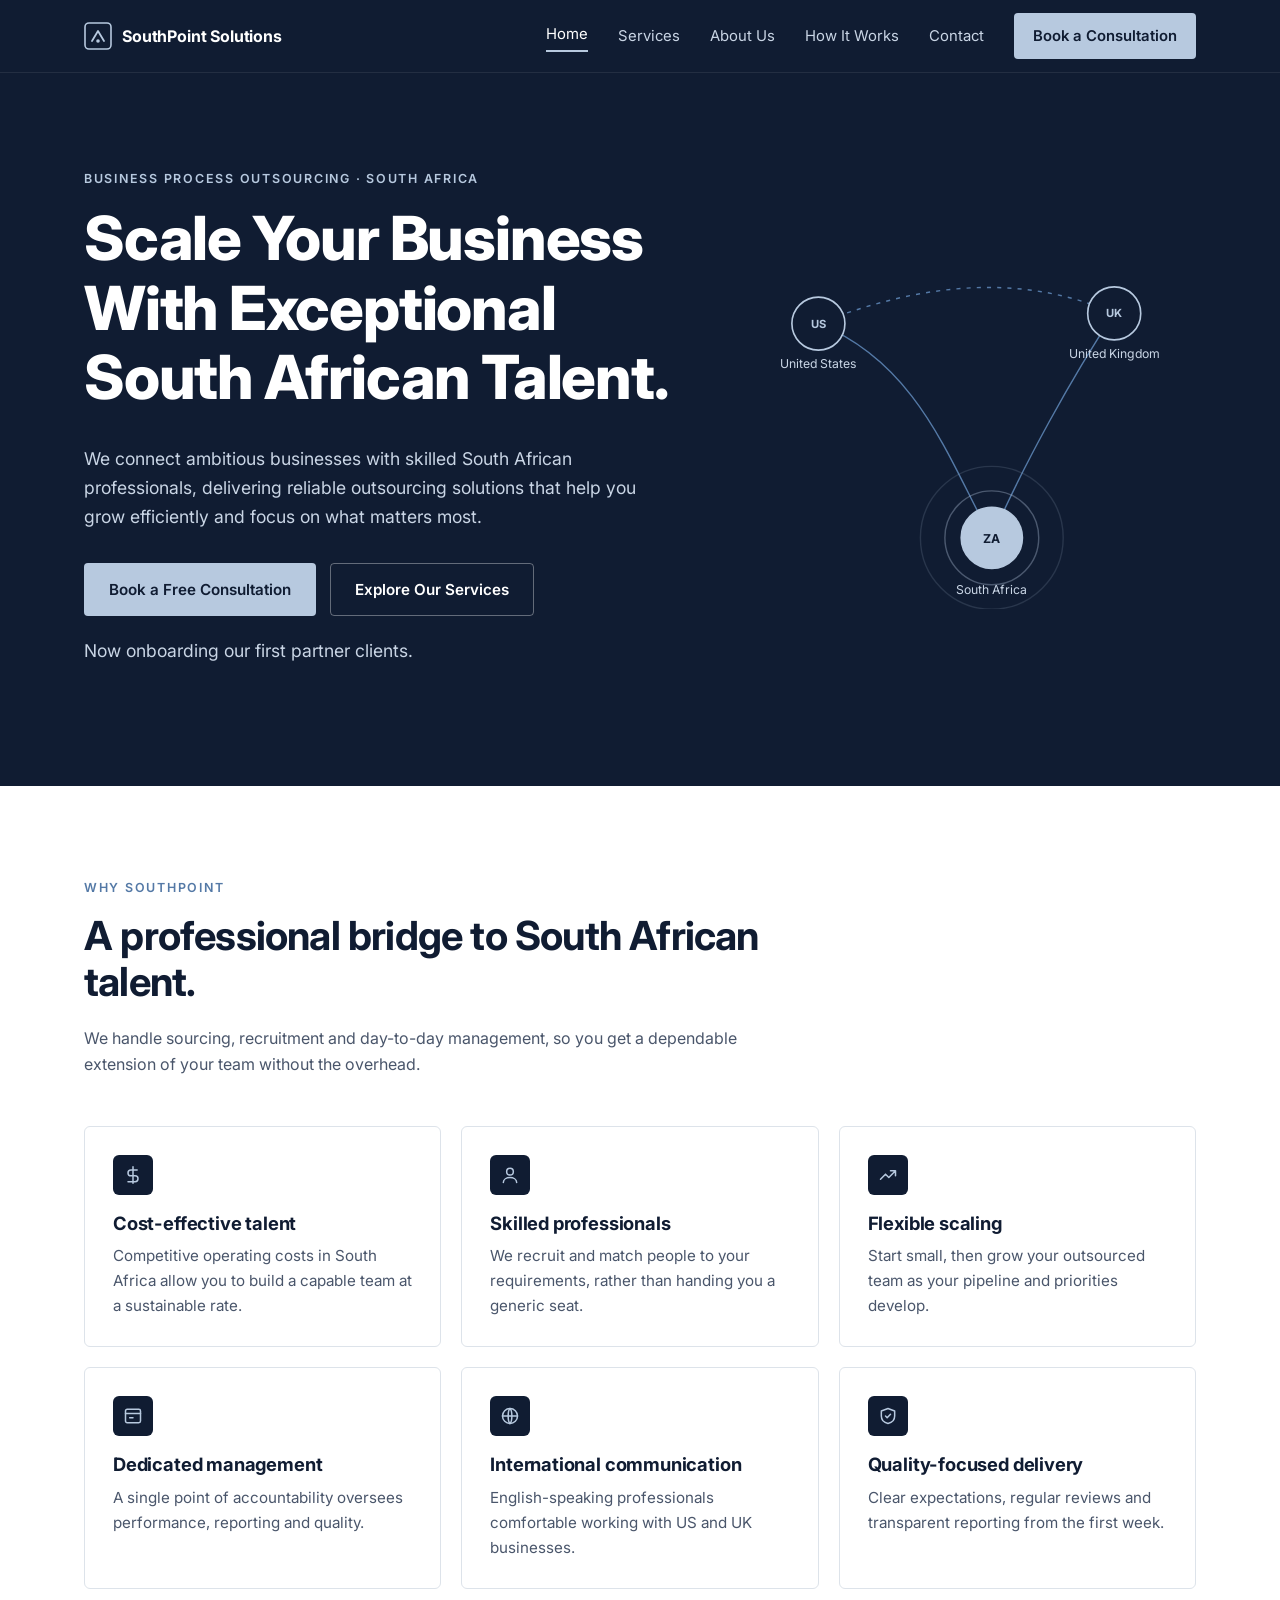
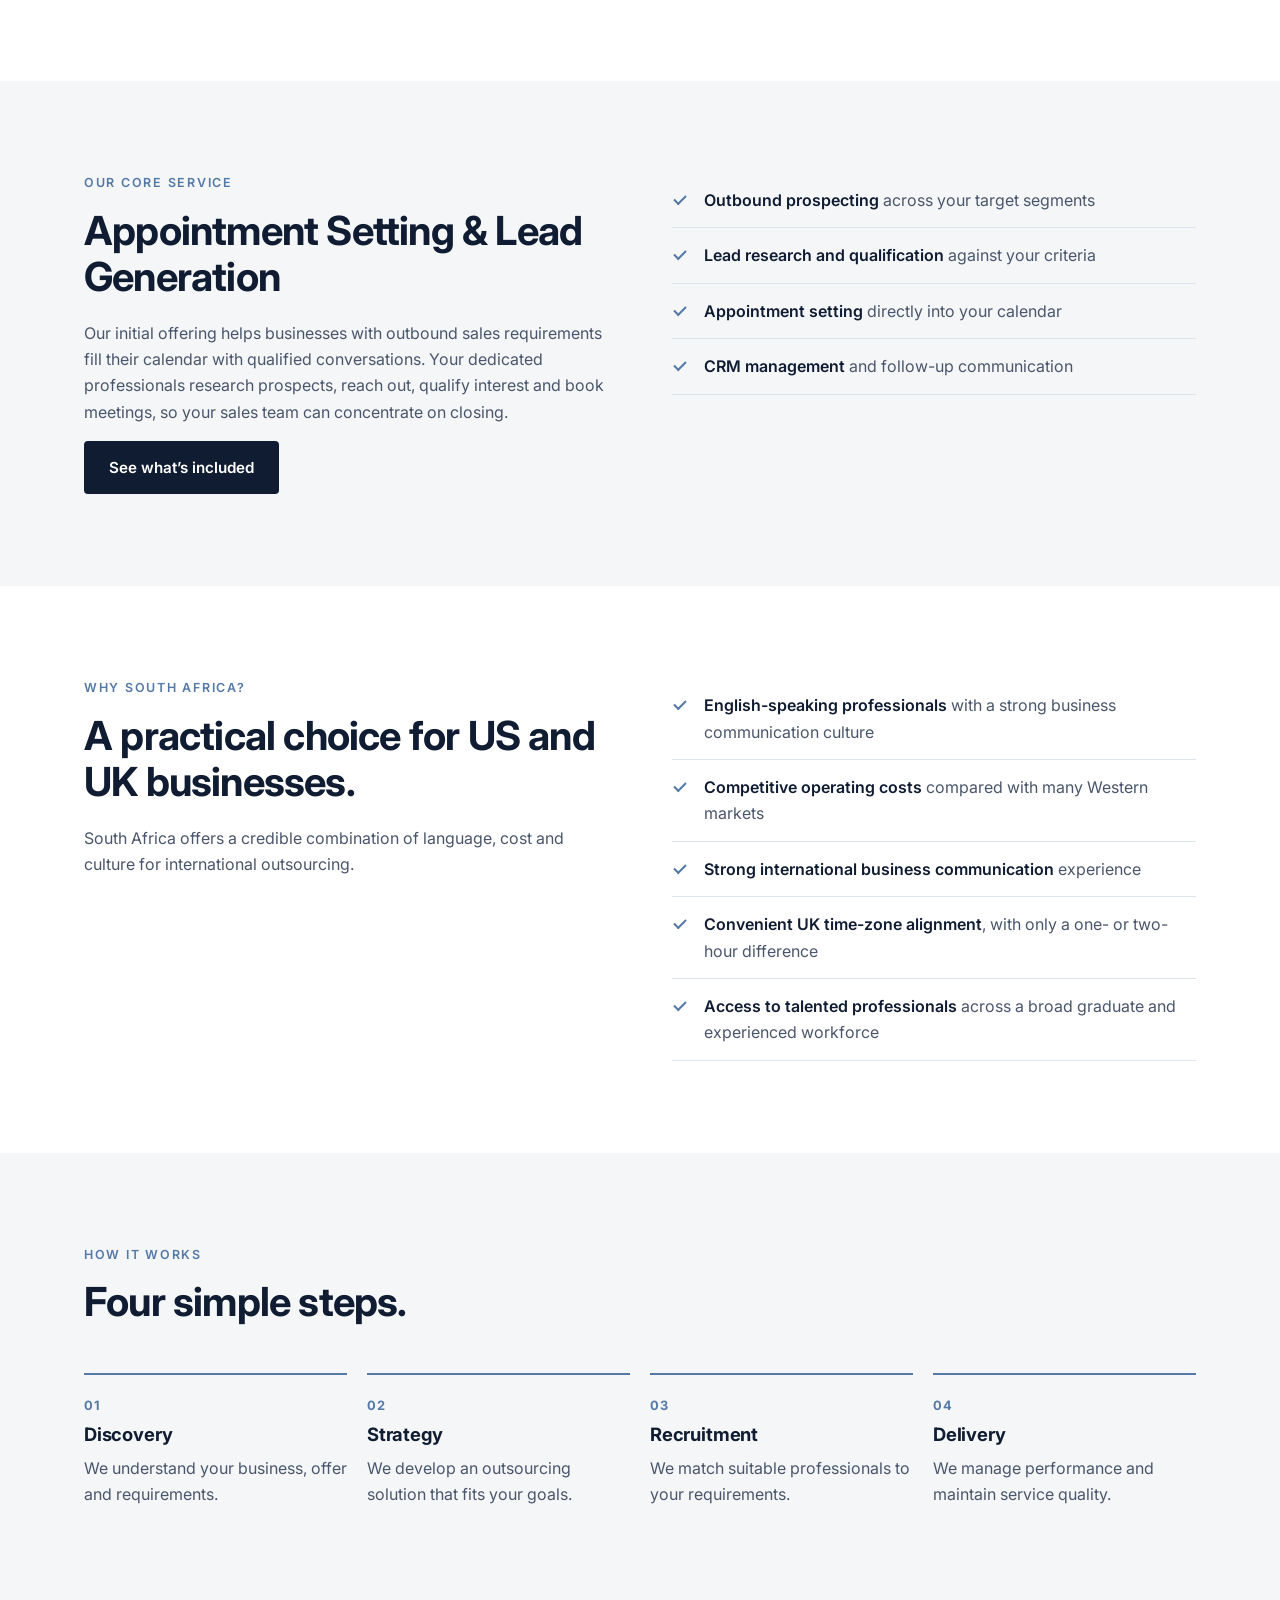
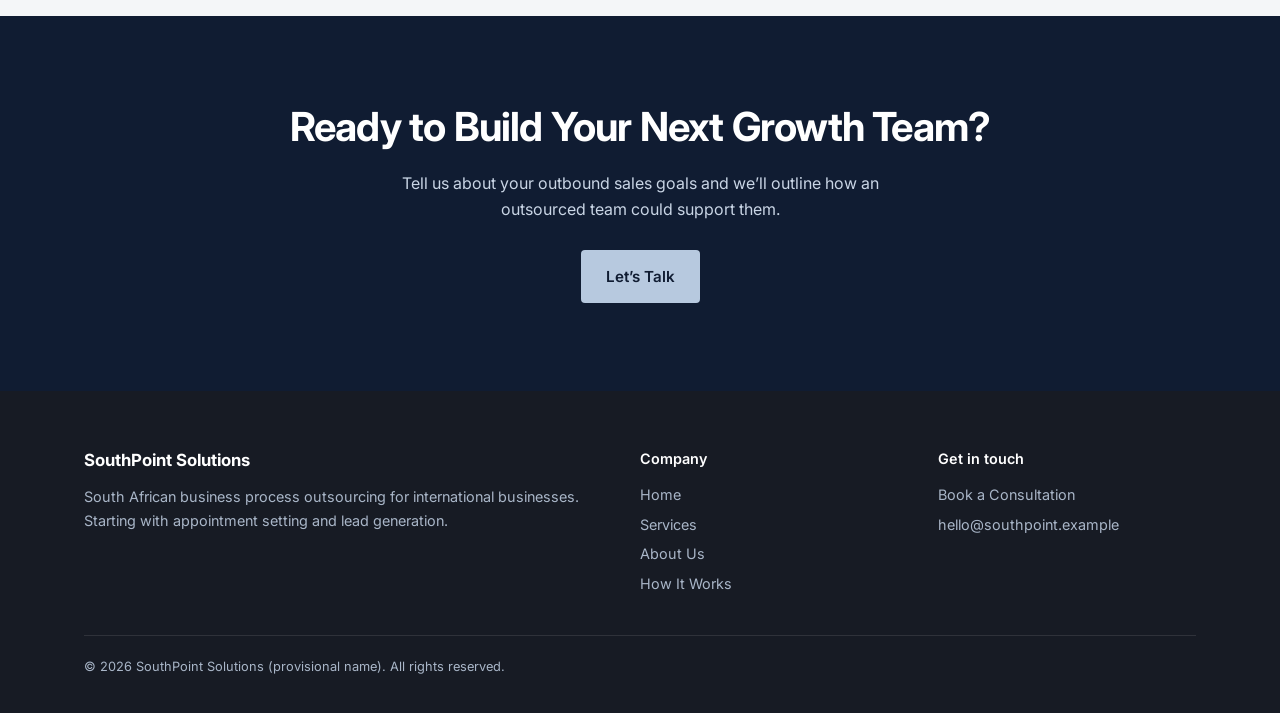
==== index.html @ 7ee45c9f "V1" ====
<!DOCTYPE html>
<html lang="en">
<head>
<meta charset="utf-8">
<meta name="viewport" content="width=device-width, initial-scale=1, viewport-fit=cover">
<title>SouthPoint Solutions | South African BPO &amp; Outsourced Appointment Setting</title>
<meta name="description" content="South African business process outsourcing for US and UK companies. Outsourced appointment setting and lead generation with dedicated management.">
<link rel="icon" href="assets/favicon.svg" type="image/svg+xml">
<link rel="preconnect" href="https://fonts.googleapis.com">
<link rel="stylesheet" href="https://fonts.googleapis.com/css2?family=Inter:wght@400;500;600;700;800&display=swap">
<link rel="stylesheet" href="assets/css/style.css">
</head>
<body>
<header>
<div class="wrap nav">
<a class="logo" href="index.html" aria-label="SouthPoint Solutions home"><svg viewBox="0 0 28 28" fill="none"><rect x="1" y="1" width="26" height="26" rx="4" stroke="#B7C9DF" stroke-width="1.6"/><path d="M8 19l6-10 6 10" stroke="#B7C9DF" stroke-width="1.8" stroke-linecap="round" stroke-linejoin="round"/><circle cx="14" cy="19" r="1.8" fill="#B7C9DF"/></svg>SouthPoint Solutions</a>
<button class="burger" id="burger" aria-label="Toggle menu" aria-expanded="false" aria-controls="menu"><svg width="24" height="24" viewBox="0 0 24 24" fill="none" stroke="currentColor" stroke-width="2" stroke-linecap="round"><path d="M3 6h18M3 12h18M3 18h18"/></svg></button>
<nav class="menu" id="menu" aria-label="Main">
<a href="index.html" class="on" aria-current="page">Home</a><a href="services.html">Services</a><a href="about.html">About Us</a><a href="how-it-works.html">How It Works</a><a href="contact.html">Contact</a>
<a class="btn btn-p" href="contact.html">Book a Consultation</a>
</nav>
</div>
</header>
<main id="main">
<section class="hero"><div class="wrap grid">
<div>
<span class="eyebrow" style="color:#B7C9DF">Business Process Outsourcing &middot; South Africa</span>
<h1>Scale Your Business With Exceptional South African Talent.</h1>
<p>We connect ambitious businesses with skilled South African professionals, delivering reliable outsourcing solutions that help you grow efficiently and focus on what matters most.</p>
<div class="cta-row"><a class="btn btn-p" href="contact.html">Book a Free Consultation</a><a class="btn btn-s" href="services.html">Explore Our Services</a></div>
<p class="note">Now onboarding our first partner clients.</p>
</div>
<svg class="vis" viewBox="0 0 440 360" role="img" aria-label="Network connecting international businesses with a South African team">
<g fill="none" stroke="#5479A6" stroke-width="1.4"><path d="M70 80 C170 120 200 220 240 290"/><path d="M360 70 C320 130 270 220 240 290" /><path d="M70 80 C170 40 270 30 360 70" stroke-dasharray="4 6"/><circle cx="240" cy="290" r="46" stroke="#B7C9DF" stroke-opacity=".35"/><circle cx="240" cy="290" r="70" stroke="#B7C9DF" stroke-opacity=".15"/></g>
<g fill="#101C32" stroke="#B7C9DF" stroke-width="1.6"><circle cx="70" cy="80" r="26"/><circle cx="360" cy="70" r="26"/><circle cx="240" cy="290" r="30" fill="#B7C9DF"/></g>
<g font-family="Inter,sans-serif" font-size="12" fill="#c9d5e5" text-anchor="middle"><text x="70" y="124">United States</text><text x="360" y="114">United Kingdom</text><text x="240" y="345">South Africa</text></g>
<g font-family="Inter,sans-serif" font-size="11" font-weight="700" fill="#B7C9DF" text-anchor="middle"><text x="70" y="84">US</text><text x="360" y="74">UK</text></g>
<text x="240" y="295" font-family="Inter,sans-serif" font-size="12" font-weight="700" fill="#101C32" text-anchor="middle">ZA</text>
</svg>
</div></section>

<section class="s"><div class="wrap">
<div class="head"><span class="eyebrow">Why SouthPoint</span><h2>A professional bridge to South African talent.</h2><p>We handle sourcing, recruitment and day-to-day management, so you get a dependable extension of your team without the overhead.</p></div>
<div class="g3">
<div class="card"><div class="ic"><svg viewBox="0 0 24 24"><path d="M12 2v20M17 6H9.5a3.5 3.5 0 000 7h5a3.5 3.5 0 010 7H6"/></svg></div><h3>Cost-effective talent</h3><p>Competitive operating costs in South Africa allow you to build a capable team at a sustainable rate.</p></div>
<div class="card"><div class="ic"><svg viewBox="0 0 24 24"><circle cx="12" cy="8" r="4"/><path d="M4 21c0-4 4-6 8-6s8 2 8 6"/></svg></div><h3>Skilled professionals</h3><p>We recruit and match people to your requirements, rather than handing you a generic seat.</p></div>
<div class="card"><div class="ic"><svg viewBox="0 0 24 24"><path d="M3 17l6-6 4 4 8-8M15 7h6v6"/></svg></div><h3>Flexible scaling</h3><p>Start small, then grow your outsourced team as your pipeline and priorities develop.</p></div>
<div class="card"><div class="ic"><svg viewBox="0 0 24 24"><rect x="3" y="4" width="18" height="16" rx="2"/><path d="M3 9h18M8 14h4"/></svg></div><h3>Dedicated management</h3><p>A single point of accountability oversees performance, reporting and quality.</p></div>
<div class="card"><div class="ic"><svg viewBox="0 0 24 24"><circle cx="12" cy="12" r="9"/><path d="M3 12h18M12 3c3 3 3 15 0 18M12 3c-3 3-3 15 0 18"/></svg></div><h3>International communication</h3><p>English-speaking professionals comfortable working with US and UK businesses.</p></div>
<div class="card"><div class="ic"><svg viewBox="0 0 24 24"><path d="M12 3l8 3v6c0 5-3.5 8-8 9-4.5-1-8-4-8-9V6z"/><path d="M9 12l2 2 4-4"/></svg></div><h3>Quality-focused delivery</h3><p>Clear expectations, regular reviews and transparent reporting from the first week.</p></div>
</div></div></section>

<section class="s alt"><div class="wrap split">
<div><span class="eyebrow">Our Core Service</span><h2>Appointment Setting &amp; Lead Generation</h2><p>Our initial offering helps businesses with outbound sales requirements fill their calendar with qualified conversations. Your dedicated professionals research prospects, reach out, qualify interest and book meetings, so your sales team can concentrate on closing.</p><a class="btn btn-d" href="services.html">See what’s included</a></div>
<ul class="ticks"><li><strong>Outbound prospecting</strong> across your target segments</li><li><strong>Lead research and qualification</strong> against your criteria</li><li><strong>Appointment setting</strong> directly into your calendar</li><li><strong>CRM management</strong> and follow-up communication</li></ul>
</div></section>

<section class="s"><div class="wrap split">
<div><span class="eyebrow">Why South Africa?</span><h2>A practical choice for US and UK businesses.</h2><p>South Africa offers a credible combination of language, cost and culture for international outsourcing.</p></div>
<ul class="ticks"><li><strong>English-speaking professionals</strong> with a strong business communication culture</li><li><strong>Competitive operating costs</strong> compared with many Western markets</li><li><strong>Strong international business communication</strong> experience</li><li><strong>Convenient UK time-zone alignment</strong>, with only a one- or two-hour difference</li><li><strong>Access to talented professionals</strong> across a broad graduate and experienced workforce</li></ul>
</div></section>

<section class="s alt"><div class="wrap">
<div class="head"><span class="eyebrow">How It Works</span><h2>Four simple steps.</h2></div>
<div class="steps">
<div class="step"><b>01</b><h3>Discovery</h3><p>We understand your business, offer and requirements.</p></div>
<div class="step"><b>02</b><h3>Strategy</h3><p>We develop an outsourcing solution that fits your goals.</p></div>
<div class="step"><b>03</b><h3>Recruitment</h3><p>We match suitable professionals to your requirements.</p></div>
<div class="step"><b>04</b><h3>Delivery</h3><p>We manage performance and maintain service quality.</p></div>
</div></div></section>

<section class="cta"><div class="wrap"><h2>Ready to Build Your Next Growth Team?</h2><p>Tell us about your outbound sales goals and we’ll outline how an outsourced team could support them.</p><a class="btn btn-p" href="contact.html">Let’s Talk</a></div></section>
</main>
<footer><div class="wrap">
<div class="cols">
<div><p style="color:#fff;font-weight:700;font-size:1.05rem">SouthPoint Solutions</p><p>South African business process outsourcing for international businesses. Starting with appointment setting and lead generation.</p></div>
<div><p style="color:#fff;font-weight:600">Company</p><a href="index.html">Home</a><a href="services.html">Services</a><a href="about.html">About Us</a><a href="how-it-works.html">How It Works</a></div>
<div><p style="color:#fff;font-weight:600">Get in touch</p><a href="contact.html">Book a Consultation</a><a href="mailto:hello@southpoint.example">hello@southpoint.example</a></div>
</div>
<div class="legal">&copy; 2026 SouthPoint Solutions (provisional name). All rights reserved.</div>
</div></footer>
<script src="assets/js/main.js" defer></script>
</body>
</html>
---- assets/css/style.css ----
:root{--bg:#fff;--alt:#F4F6F8;--text:#101C32;--muted:#4a566b;--line:#dde3ea;--navy:#101C32;--char:#171B24;--blue:#5479A6;--accent:#B7C9DF;--card:#fff;box-sizing:border-box;padding-top:env(safe-area-inset-top,0px);padding-bottom:env(safe-area-inset-bottom,0px)}
@media (prefers-color-scheme:dark){:root:not([data-theme="light"]){color-scheme:dark;--bg:#0c1424;--alt:#101C32;--text:#eef2f7;--muted:#a9b6c8;--line:#26334a;--card:#14213a;--blue:#8fb0d8}}
:root[data-theme="dark"]{color-scheme:dark;--bg:#0c1424;--alt:#101C32;--text:#eef2f7;--muted:#a9b6c8;--line:#26334a;--card:#14213a;--blue:#8fb0d8}
*,*:before,*:after{box-sizing:border-box}
html{scroll-behavior:smooth;scroll-padding-top:calc(72px + env(safe-area-inset-top,0px))}
body{margin:0;background:var(--bg);color:var(--text);font:400 16px/1.65 Inter,system-ui,-apple-system,"Segoe UI",Roboto,sans-serif;-webkit-font-smoothing:antialiased}
body::before{content:"";position:fixed;inset:0 0 auto;height:env(safe-area-inset-top,0px);background:var(--navy);z-index:60}
h1,h2,h3{line-height:1.15;letter-spacing:-.02em;margin:0 0 .5em;font-weight:700}
h1{font-size:clamp(2.2rem,5.4vw,3.8rem);font-weight:800}
h2{font-size:clamp(1.7rem,3.4vw,2.5rem)}
h3{font-size:1.15rem;letter-spacing:-.01em}
p{margin:0 0 1em;color:var(--muted)}
a{color:inherit}
.wrap{max-width:1160px;margin:0 auto;padding:0 24px}
.eyebrow{font-size:.78rem;font-weight:600;letter-spacing:.14em;text-transform:uppercase;color:var(--blue);margin-bottom:14px;display:block}
header{position:sticky;top:env(safe-area-inset-top,0px);z-index:50;background:var(--navy);color:#fff;border-bottom:1px solid rgba(255,255,255,.08)}
.nav{display:flex;align-items:center;justify-content:space-between;height:72px}
.logo{display:flex;align-items:center;gap:10px;font-weight:700;text-decoration:none;color:#fff;letter-spacing:-.01em}
.logo svg{width:28px;height:28px}
.menu{display:flex;align-items:center;gap:30px}
.menu a{text-decoration:none;font-size:.93rem;color:#c9d5e5;transition:color .2s}
.menu a:hover,.menu a.on{color:#fff}
.menu a.on:not(.btn){box-shadow:0 2px 0 var(--accent);padding-bottom:4px}
.btn{display:inline-block;padding:13px 24px;border-radius:4px;font-weight:600;font-size:.95rem;text-decoration:none;border:1px solid transparent;cursor:pointer;font-family:inherit;transition:transform .2s,background .2s}
.btn:hover{transform:translateY(-1px)}
.btn-p{background:var(--accent);color:var(--navy)}
.btn-p:hover{background:#fff}
.btn-s{border-color:rgba(255,255,255,.35);color:#fff}
.btn-s:hover{background:rgba(255,255,255,.08)}
.btn-d{background:var(--navy);color:#fff}
.menu .btn{padding:10px 18px;color:var(--navy)}
.menu .btn:hover{color:var(--navy)}
.burger{display:none;background:none;border:0;color:#fff;padding:8px;cursor:pointer}
.hero{background:var(--navy);color:#fff;padding:96px 0 104px}
.hero p{color:#c9d5e5;font-size:1.1rem;max-width:560px}
.hero .grid{display:grid;grid-template-columns:1.15fr .85fr;gap:56px;align-items:center}
.cta-row{display:flex;gap:14px;flex-wrap:wrap;margin-top:32px}
.hero svg.vis{width:100%;height:auto}
.note{font-size:.82rem;color:#8ea2bf;margin-top:20px}
section.s{padding:92px 0}
.alt{background:var(--alt)}
.head{max-width:680px;margin-bottom:48px}
.g3{display:grid;grid-template-columns:repeat(3,1fr);gap:20px}
.g2{display:grid;grid-template-columns:repeat(2,1fr);gap:20px}
.card{background:var(--card);border:1px solid var(--line);border-radius:6px;padding:28px}
.card p{margin:0;font-size:.95rem}
.ic{width:40px;height:40px;border-radius:6px;background:var(--navy);display:grid;place-items:center;margin-bottom:18px}
.ic svg{width:20px;height:20px;stroke:var(--accent);fill:none;stroke-width:1.8;stroke-linecap:round;stroke-linejoin:round}
.split{display:grid;grid-template-columns:1fr 1fr;gap:64px;align-items:start}
.ticks{list-style:none;padding:0;margin:0}
.ticks li{padding:14px 0 14px 32px;border-bottom:1px solid var(--line);position:relative;color:var(--muted)}
.ticks li strong{color:var(--text);font-weight:600}
.ticks li:before{content:"";position:absolute;left:2px;top:22px;width:12px;height:7px;border-left:2px solid var(--blue);border-bottom:2px solid var(--blue);transform:rotate(-45deg)}
.steps{display:grid;grid-template-columns:repeat(4,1fr);gap:20px;counter-reset:s}
.step{border-top:2px solid var(--blue);padding-top:20px}
.step b{display:block;font-size:.8rem;color:var(--blue);letter-spacing:.1em;margin-bottom:8px}
.tl{position:relative;max-width:760px;margin:0 auto;padding-left:44px}
.tl:before{content:"";position:absolute;left:13px;top:6px;bottom:6px;width:2px;background:var(--line)}
.tl .it{position:relative;margin-bottom:36px}
.tl .it:before{content:"";position:absolute;left:-39px;top:5px;width:14px;height:14px;border-radius:50%;background:var(--navy);border:3px solid var(--accent)}
.tl .it small{color:var(--blue);font-weight:600;letter-spacing:.08em;font-size:.76rem;text-transform:uppercase}
.cta{background:var(--navy);color:#fff;text-align:center;padding:88px 0}
.cta p{color:#c9d5e5;max-width:520px;margin:0 auto 28px}
.pagehead{background:var(--navy);color:#fff;padding:80px 0}
.pagehead p{color:#c9d5e5;max-width:640px;font-size:1.08rem;margin:0}
.q{font-size:1.25rem;line-height:1.5;font-weight:500;color:var(--text);margin:0 0 12px}
form{display:grid;grid-template-columns:1fr 1fr;gap:18px}
.f{display:flex;flex-direction:column;gap:6px}
.f.w{grid-column:1/-1}
label{font-size:.85rem;font-weight:600}
input,select,textarea{font:inherit;padding:12px 14px;border:1px solid var(--line);border-radius:4px;background:var(--card);color:var(--text);width:100%}
input:focus,select:focus,textarea:focus,a:focus-visible,button:focus-visible{outline:2px solid var(--blue);outline-offset:2px}
.err{color:#c0392b;font-size:.8rem;min-height:1em}
[aria-invalid="true"]{border-color:#c0392b}
.ok{display:none;padding:20px;border-radius:6px;border:1px solid var(--blue);background:var(--alt)}
.book{border:1px dashed var(--blue);border-radius:6px;padding:24px;margin-top:24px;background:var(--card)}
footer{background:var(--char);color:#a9b6c8;padding:56px 0 36px;font-size:.9rem}
footer .cols{display:grid;grid-template-columns:2fr 1fr 1fr;gap:40px}
footer a{display:block;text-decoration:none;padding:3px 0}
footer a:hover{color:#fff}
footer p{color:#a9b6c8;margin:0 0 .6em}
.legal{border-top:1px solid rgba(255,255,255,.1);margin-top:36px;padding-top:20px;font-size:.8rem}
main{animation:in .45s ease}
@keyframes in{from{opacity:0;transform:translateY(8px)}to{opacity:1;transform:none}}
@media (prefers-reduced-motion:reduce){main{animation:none}html{scroll-behavior:auto}.btn:hover{transform:none}}
.table{overflow-x:auto}
@media (max-width:900px){
.menu{display:none;position:absolute;left:0;right:0;top:72px;background:var(--navy);flex-direction:column;align-items:flex-start;padding:20px 24px 28px;gap:18px;border-bottom:1px solid rgba(255,255,255,.1)}
.menu.open{display:flex}.burger{display:block}
.hero .grid,.split,.g3,.g2,.steps,footer .cols,form{grid-template-columns:1fr}
.hero{padding:64px 0}section.s{padding:64px 0}.hero svg.vis{max-width:420px}
}
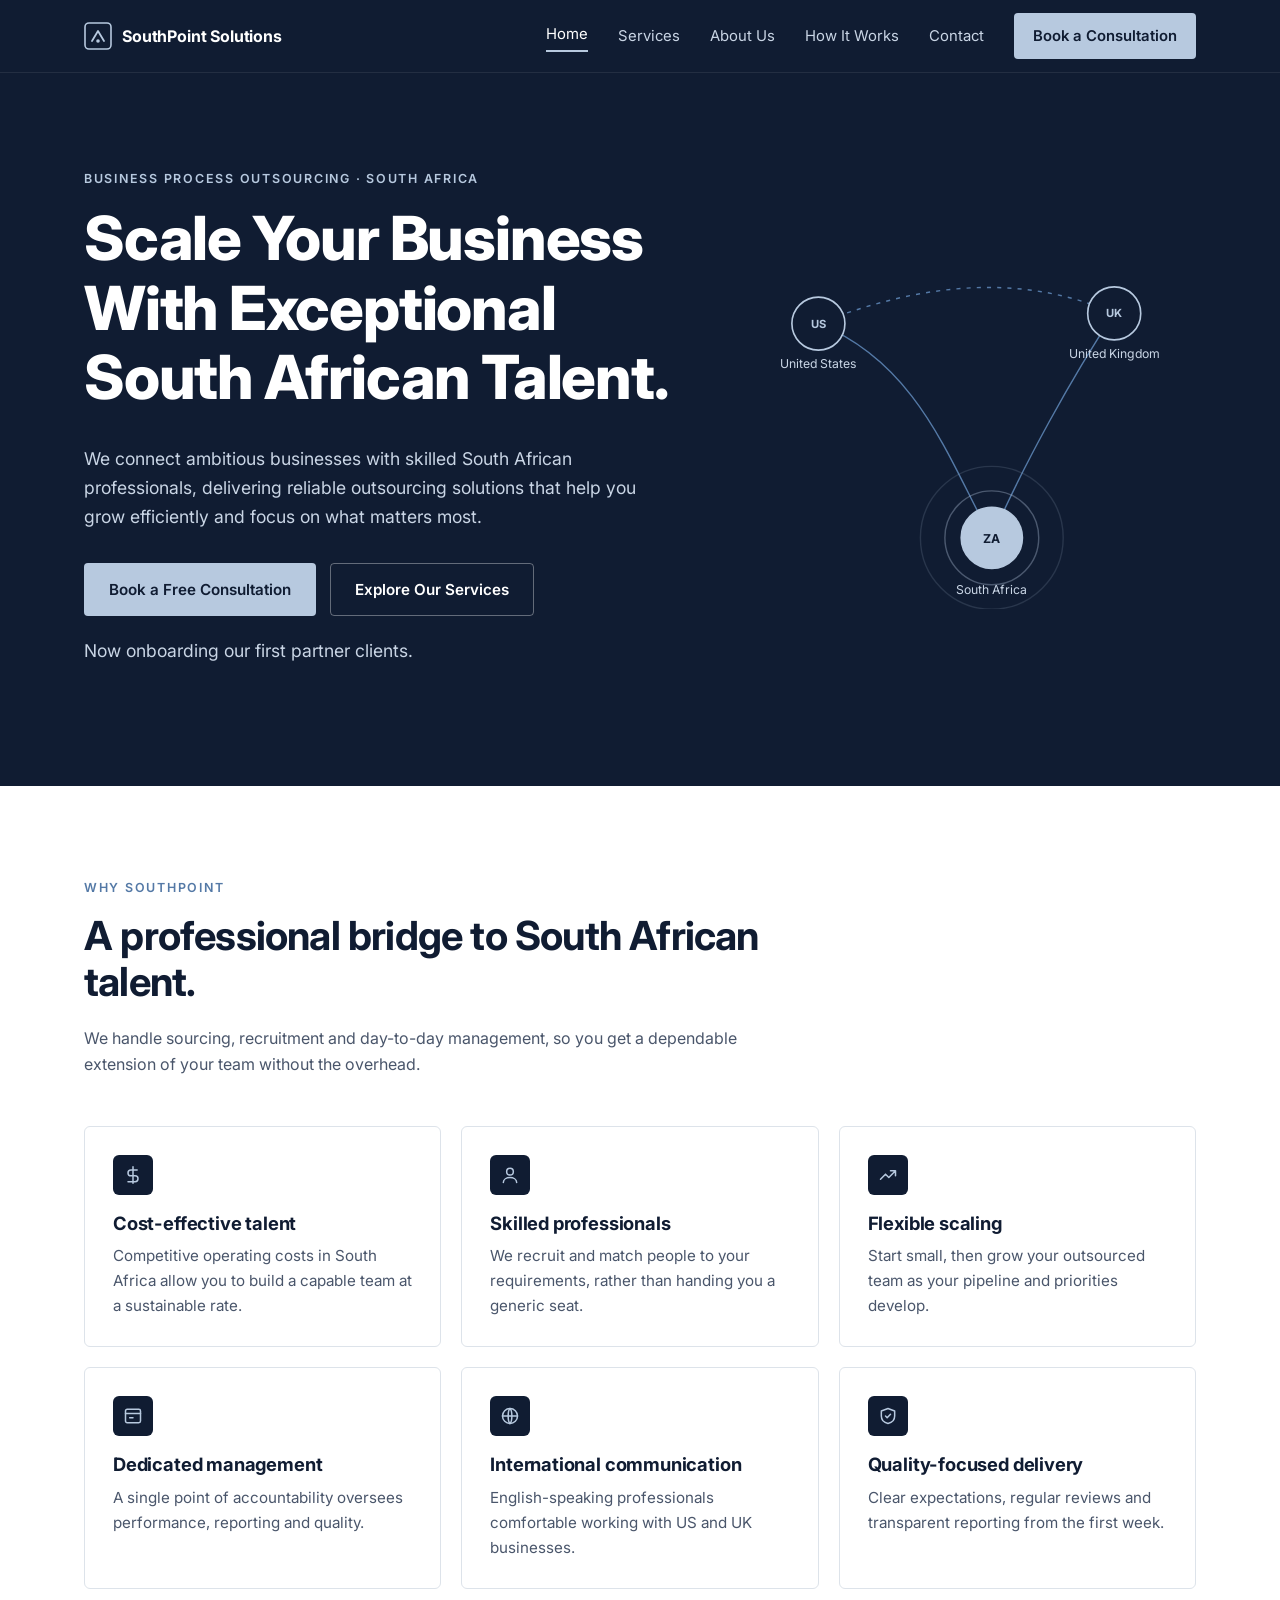
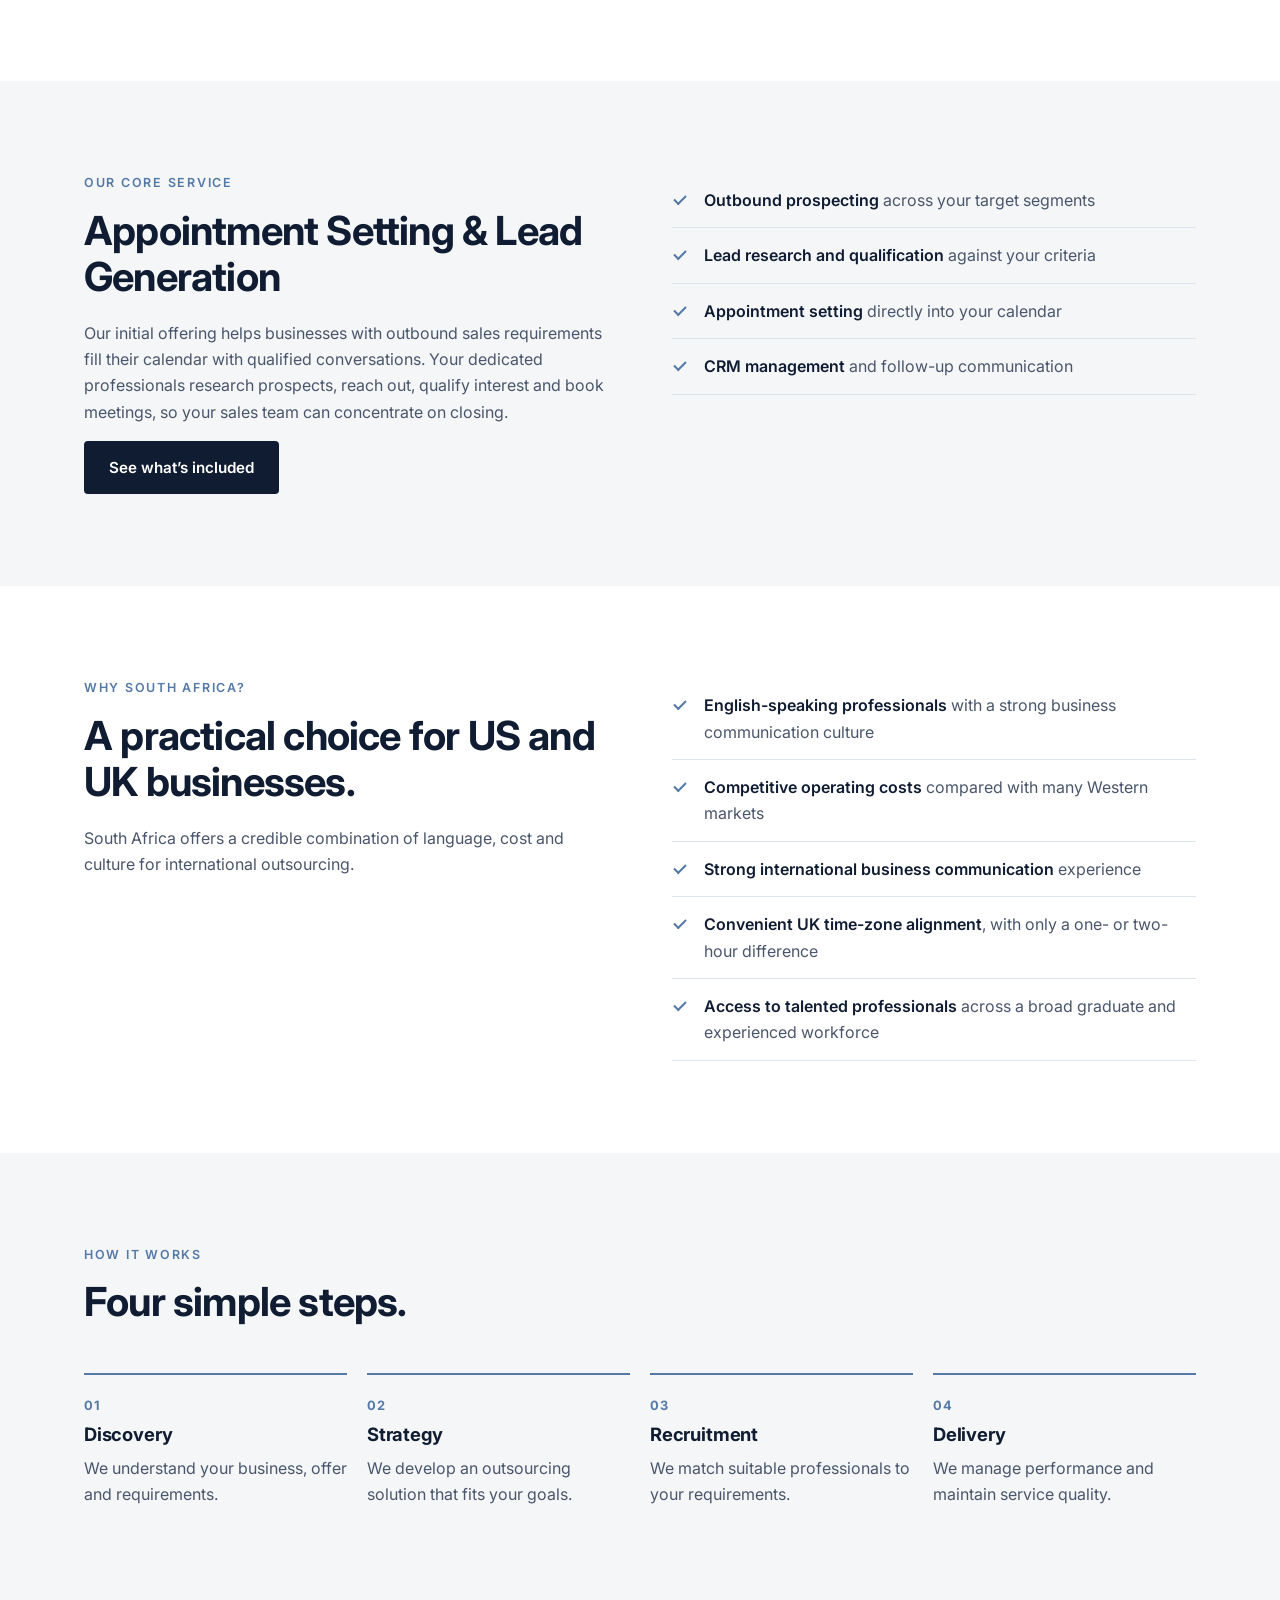
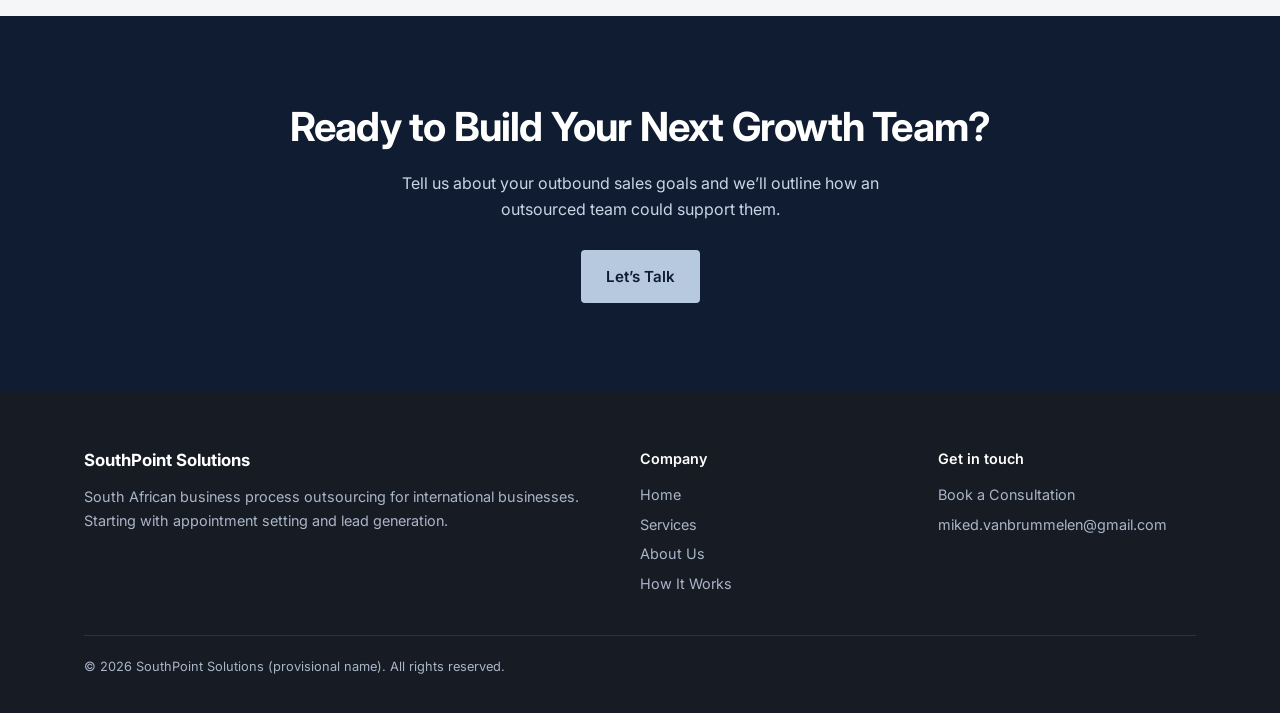
==== commit 38e40f2d: "contact details" ====
--- a/index.html
+++ b/index.html
@@ -75,7 +75,7 @@
 <div class="cols">
 <div><p style="color:#fff;font-weight:700;font-size:1.05rem">SouthPoint Solutions</p><p>South African business process outsourcing for international businesses. Starting with appointment setting and lead generation.</p></div>
 <div><p style="color:#fff;font-weight:600">Company</p><a href="index.html">Home</a><a href="services.html">Services</a><a href="about.html">About Us</a><a href="how-it-works.html">How It Works</a></div>
-<div><p style="color:#fff;font-weight:600">Get in touch</p><a href="contact.html">Book a Consultation</a><a href="mailto:hello@southpoint.example">hello@southpoint.example</a></div>
+<div><p style="color:#fff;font-weight:600">Get in touch</p><a href="contact.html">Book a Consultation</a><a href="mailto:miked.vanbrummelen@gmail.com">miked.vanbrummelen@gmail.com</a></div>
 </div>
 <div class="legal">&copy; 2026 SouthPoint Solutions (provisional name). All rights reserved.</div>
 </div></footer>
